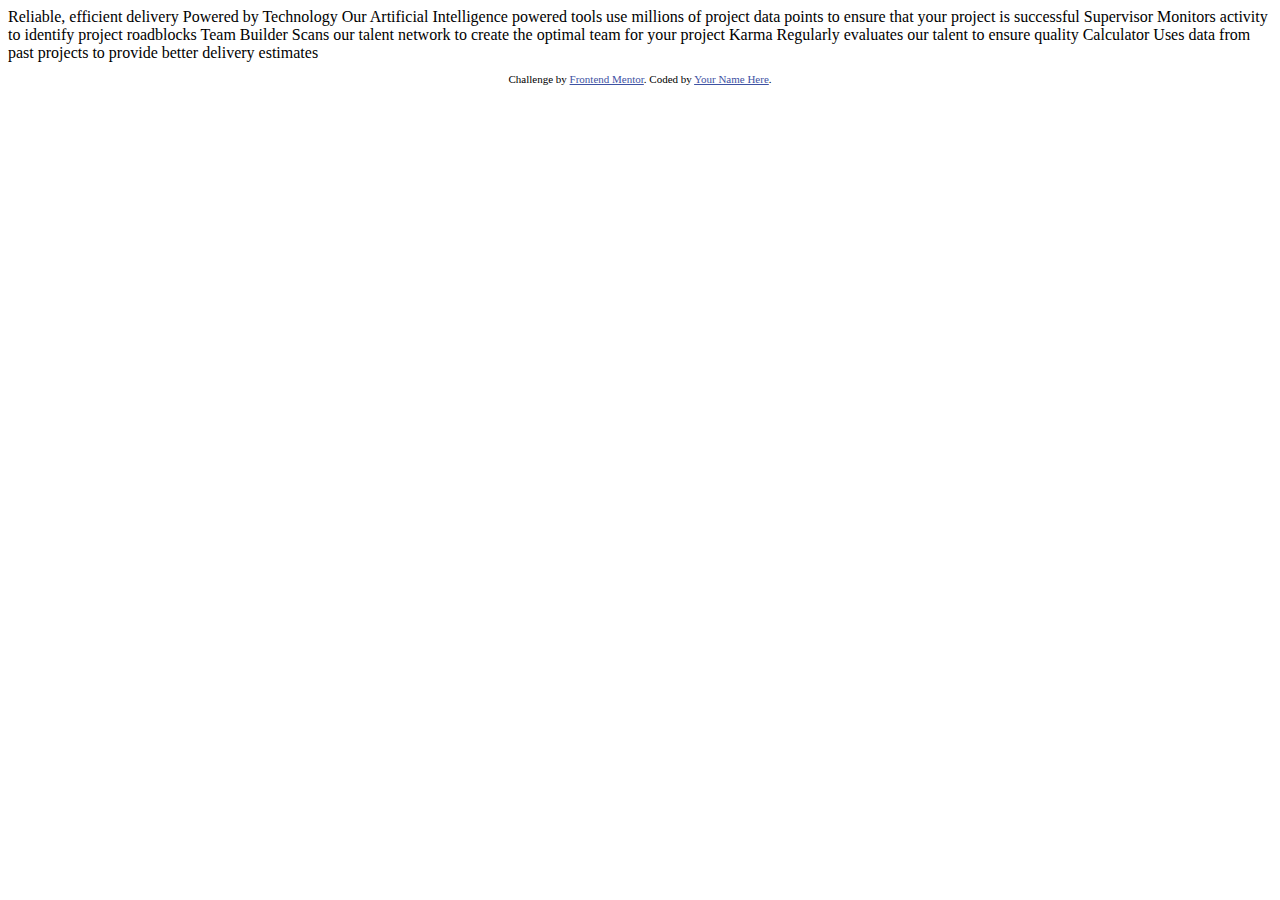
==== index.html @ ba660f49 "Initial commit" ====
<!DOCTYPE html>
<html lang="en">
<head>
  <meta charset="UTF-8">
  <meta name="viewport" content="width=device-width, initial-scale=1.0"> <!-- displays site properly based on user's device -->

  <link rel="icon" type="image/png" sizes="32x32" href="./images/favicon-32x32.png">
  
  <title>Frontend Mentor | Four card feature section</title>

  <!-- Feel free to remove these styles or customise in your own stylesheet 👍 -->
  <style>
    .attribution { font-size: 11px; text-align: center; }
    .attribution a { color: hsl(228, 45%, 44%); }
  </style>
</head>
<body>
  
  Reliable, efficient delivery
  Powered by Technology

  Our Artificial Intelligence powered tools use millions of project data points 
  to ensure that your project is successful

  Supervisor
  Monitors activity to identify project roadblocks

  Team Builder
  Scans our talent network to create the optimal team for your project

  Karma
  Regularly evaluates our talent to ensure quality

  Calculator
  Uses data from past projects to provide better delivery estimates

  
  <footer>
    <p class="attribution">
      Challenge by <a href="https://www.frontendmentor.io?ref=challenge" target="_blank">Frontend Mentor</a>. 
      Coded by <a href="#">Your Name Here</a>.
    </p>
  </footer>
</body>
</html>
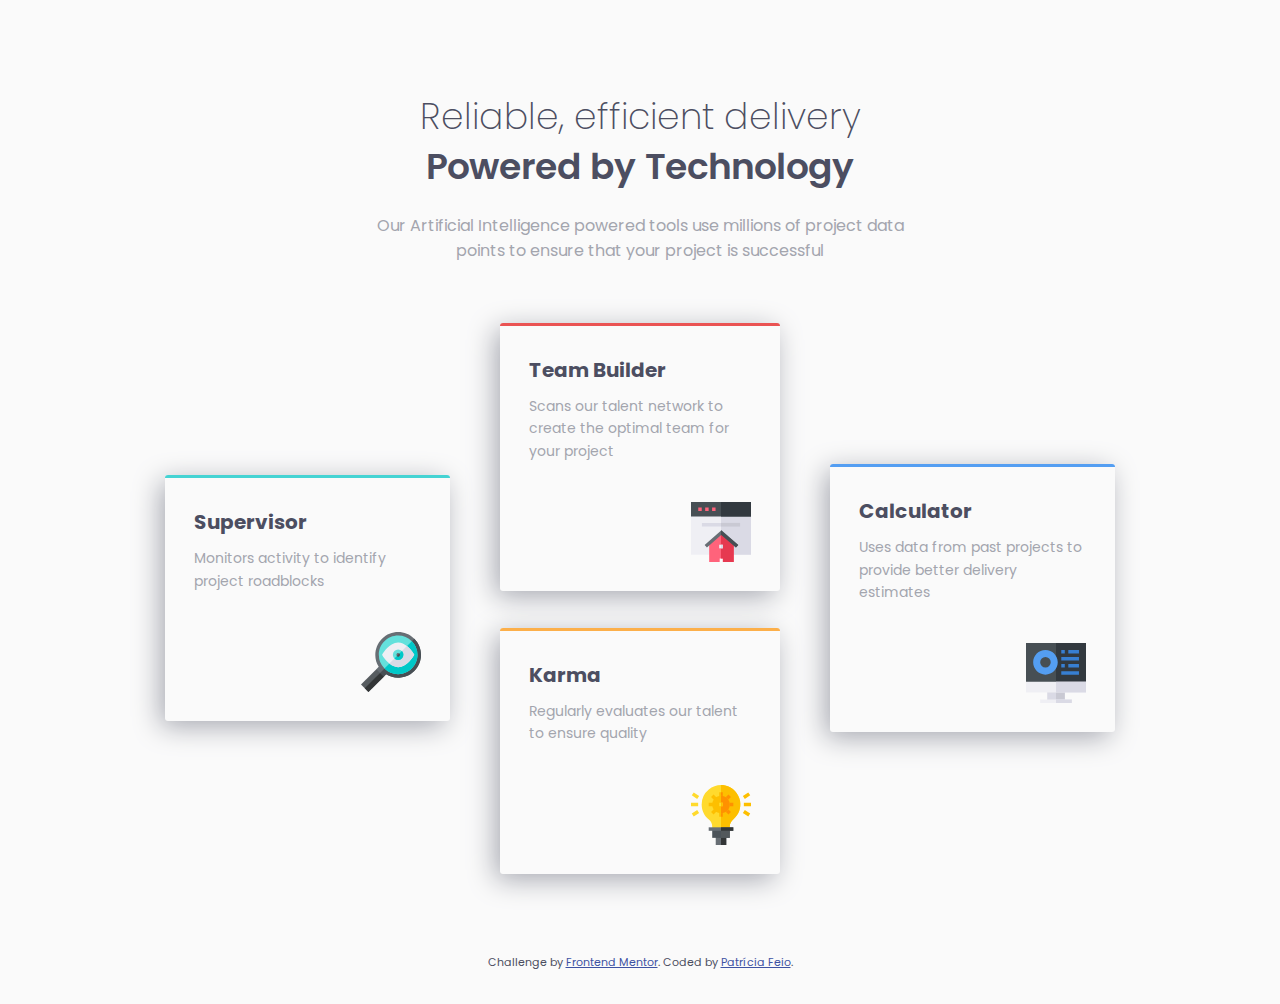
==== commit 20aa62e6: "Reorder files" ====
--- a/index.html
+++ b/index.html
@@ -1,45 +1,90 @@
 <!DOCTYPE html>
 <html lang="en">
-<head>
-  <meta charset="UTF-8">
-  <meta name="viewport" content="width=device-width, initial-scale=1.0"> <!-- displays site properly based on user's device -->
+  <head>
+    <meta charset="UTF-8" />
+    <meta name="viewport" content="width=device-width, initial-scale=1.0" />
+    <!-- displays site properly based on user's device -->
 
-  <link rel="icon" type="image/png" sizes="32x32" href="./images/favicon-32x32.png">
-  
-  <title>Frontend Mentor | Four card feature section</title>
+    <link
+      rel="icon"
+      type="image/png"
+      sizes="32x32"
+      href="./images/favicon-32x32.png"
+    />
+    <link rel="stylesheet" href="assets/styles/styles.css" />
 
-  <!-- Feel free to remove these styles or customise in your own stylesheet 👍 -->
-  <style>
-    .attribution { font-size: 11px; text-align: center; }
-    .attribution a { color: hsl(228, 45%, 44%); }
-  </style>
-</head>
-<body>
-  
-  Reliable, efficient delivery
-  Powered by Technology
+    <title>Frontend Mentor | Four card feature section</title>
 
-  Our Artificial Intelligence powered tools use millions of project data points 
-  to ensure that your project is successful
+    <!-- Feel free to remove these styles or customise in your own stylesheet 👍 -->
+  </head>
+  <body>
+    <section class="section-cards">
+      <header>
+        <h1>Reliable, efficient delivery <span>Powered by Technology</span></h1>
+        <h3>
+          Our Artificial Intelligence powered tools use millions of project data
+          points to ensure that your project is successful
+        </h3>
+      </header>
 
-  Supervisor
-  Monitors activity to identify project roadblocks
+      <div class="cards-wrapper">
+        <div class="card card-cyan card-flex">
+          <div class="card-heading">
+            <h2>Supervisor</h2>
+            <p>Monitors activity to identify project roadblocks</p>
+          </div>
+          <img
+            src="assets/images/icon-supervisor.svg"
+            alt=""
+            class="card-image"
+          />
+        </div>
 
-  Team Builder
-  Scans our talent network to create the optimal team for your project
-
-  Karma
-  Regularly evaluates our talent to ensure quality
-
-  Calculator
-  Uses data from past projects to provide better delivery estimates
-
-  
-  <footer>
-    <p class="attribution">
-      Challenge by <a href="https://www.frontendmentor.io?ref=challenge" target="_blank">Frontend Mentor</a>. 
-      Coded by <a href="#">Your Name Here</a>.
-    </p>
-  </footer>
-</body>
-</html>+        <div class="inner-cards card-flex">
+          <div class="card card-red">
+            <div class="card-heading">
+              <h2>Team Builder</h2>
+              <p>
+                Scans our talent network to create the optimal team for your
+                project
+              </p>
+            </div>
+            <img
+              src="assets/images/icon-team-builder.svg"
+              alt=""
+              class="card-image"
+            />
+          </div>
+          <div class="card card-orange">
+            <div class="card-heading">
+              <h2>Karma</h2>
+              <p>Regularly evaluates our talent to ensure quality</p>
+            </div>
+            <img src="assets/images/icon-karma.svg" alt="" class="card-image" />
+          </div>
+        </div>
+        <div class="card card-blue card-flex">
+          <div class="card-heading">
+            <h2>Calculator</h2>
+            <p>
+              Uses data from past projects to provide better delivery estimates
+            </p>
+          </div>
+          <img
+            src="assets/images/icon-calculator.svg"
+            alt=""
+            class="card-image"
+          />
+        </div>
+      </div>
+    </section>
+    <footer>
+      <p class="attribution">
+        Challenge by
+        <a href="https://www.frontendmentor.io?ref=challenge" target="_blank"
+          >Frontend Mentor</a
+        >. Coded by <a href="#">Patrícia Feio</a>.
+      </p>
+    </footer>
+  </body>
+</html>
--- a/assets/styles/styles.css
+++ b/assets/styles/styles.css
@@ -0,0 +1,155 @@
+@import url('https://fonts.googleapis.com/css2?family=Poppins:wght@200;400;600&display=swap');
+@import url('_variables.css');
+
+* {
+  box-sizing: border-box;
+  margin: 0;
+  padding: 0;
+}
+
+body {
+  font-family: 'Poppins', sans-serif;
+  font-size: 0.9375rem;
+  color: var(--very-dark-blue);
+  background-color: var(--very-light-gray);
+}
+
+header {
+  max-width: 600px;
+  margin: 0 auto;
+  padding: 92px 33px 75px 33px;
+  text-align: center;
+}
+
+h1 {
+  font-size: 1.5625rem;
+  font-weight: 200;
+  padding-bottom: 20px;
+  line-height: 1.6;
+}
+
+h1 span {
+  font-weight: 600;
+}
+
+h3 {
+  font-size: 0.9375rem;
+  font-weight: 400;
+  color: var(--grayish-blue);
+}
+
+.cards-wrapper {
+  padding: 0 33px;
+  margin-bottom: 80px;
+  display: flex;
+  flex-direction: column;
+}
+
+
+.card {
+  border-top: 3px solid var(--borderColor);
+  border-radius: 3px;
+  box-shadow: -5px 6px 28px -1px var(--grayish-blue);
+  padding: 25px;
+  display: flex;
+  flex-direction: column;
+  margin-bottom: 23px;
+}
+
+.card-cyan {
+  --borderColor: var(--cyan);
+}
+
+.card-red {
+  --borderColor: var(--red);
+}
+
+.card-orange {
+  --borderColor: var(--orange);
+}
+
+.card-blue {
+  --borderColor: var(--blue);
+  margin-bottom: 0;
+}
+
+.card-heading {
+  padding-bottom: 40px;
+}
+
+.card-heading p {
+  color: var(--grayish-blue);
+  font-size: 0.875rem;
+  line-height: 1.6;
+}
+
+.card-heading h2 {
+  padding-bottom: 10px;
+  font-size: 1.25rem;
+}
+
+.card-image {
+  width: 60px;
+  height: 60px;
+  align-self: flex-end;
+}
+
+footer {
+  padding: 0 33px 33px 33px;
+}
+
+.attribution {
+  font-size: 0.6875rem;
+  text-align: center;
+}
+
+.attribution a {
+  color: hsl(228, 45%, 44%);
+}
+
+@media (min-width: 720px) {
+  h1 {
+    font-size: 2.25rem;
+    line-height: 1.4;
+  }
+
+  h3 {
+    font-size: 1rem;
+  }
+
+  header {
+    padding-bottom: 60px;
+  }
+
+  .cards-wrapper {
+    flex-direction: row;
+    width: 100%;
+    align-items: center;
+  }
+
+  .card {
+    margin-bottom: 0px;
+    padding: 29px;
+  }
+
+  .card-cyan,
+  .card-blue,
+  .inner-cards {
+    width: 31.5%;
+  }
+
+  .card-red {
+    margin-bottom: 37px;
+  }
+
+  .inner-cards {
+    margin: 0 50px;
+  }
+}
+
+@media (min-width: 1200px) {
+  .cards-wrapper {
+    padding: 0 165px;
+
+  }
+}